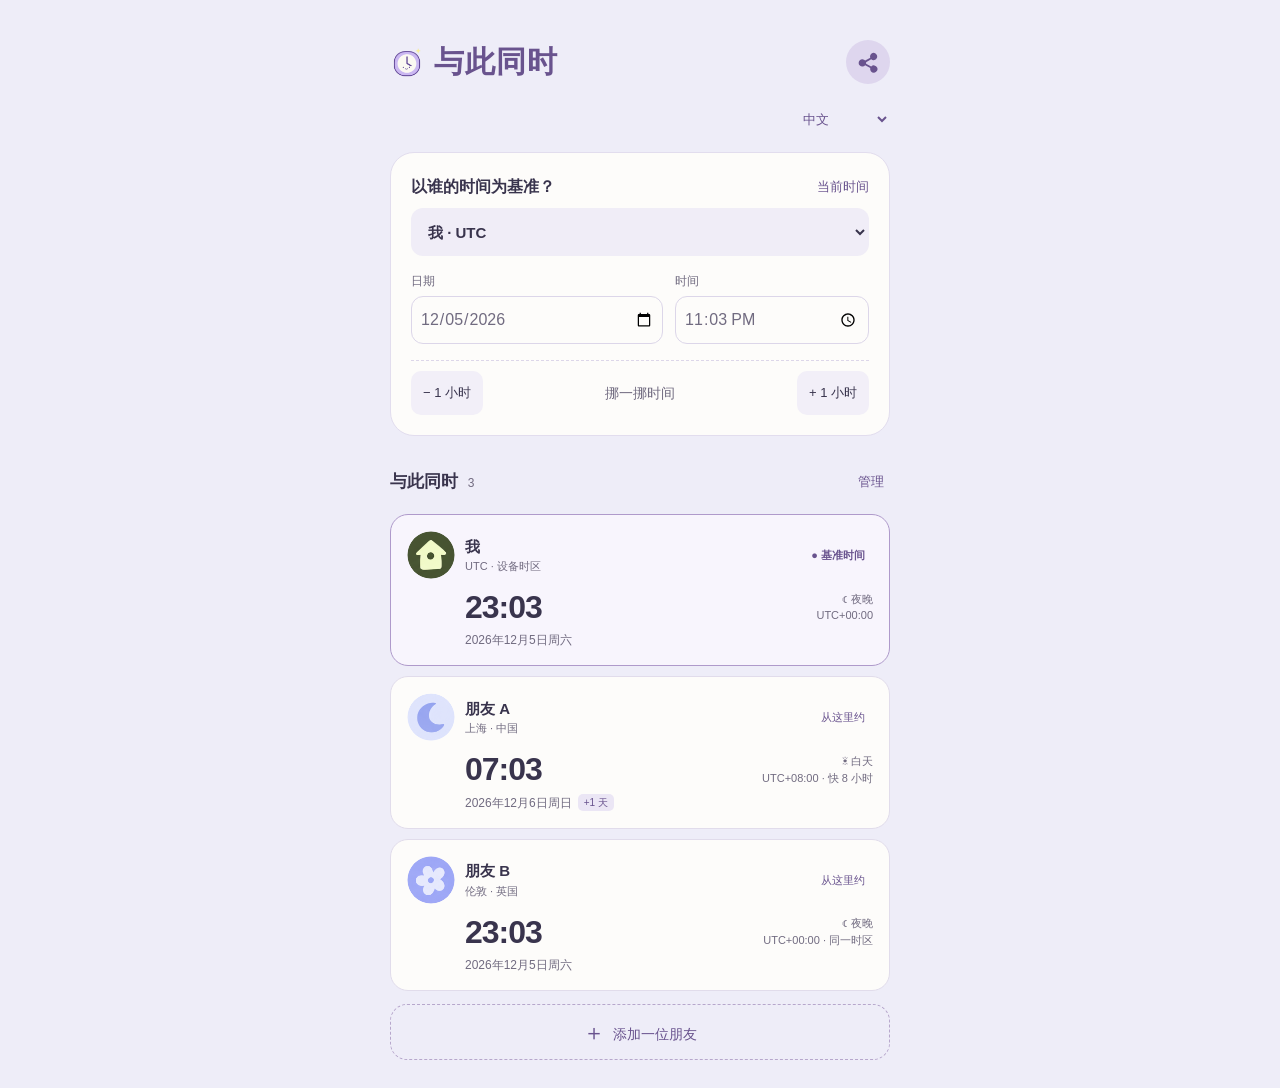
==== index.html @ 408392f7 "AtTheMoment: multilingual friend time-zone site Co-Authored-By: Claude Opus 5.5 <noreply@anthropic.c" ====
<!doctype html>
<html lang="zh-CN"><head><meta charset="utf-8"><meta name="viewport" content="width=device-width,initial-scale=1,viewport-fit=cover"><meta name="theme-color" content="#eeedf8"><meta name="description" content="与此同时 AtTheMoment：朋友之间的时区换算。"><title>与此同时 · AtTheMoment</title><link rel="icon" href="logo.png" type="image/png"><link rel="stylesheet" href="style.css"><script defer src="time.js"></script><script defer src="i18n.js"></script><script defer src="app.js"></script></head>
<body><main>
<header><a class="brand" href="./" aria-label="与此同时 AtTheMoment 首页"><img class="brand-logo" src="logo.png" alt=""><span class="brand-name">与此同时</span></a><button id="share" class="icon-button" aria-label="分享"><svg viewBox="0 0 24 24" width="22" height="22" aria-hidden="true"><path fill="currentColor" d="M18 2a4 4 0 1 1-2.52 7.1l-5.6 3.11a4 4 0 0 1 0 1.58l5.6 3.11a4 4 0 1 1-.98 1.75l-5.61-3.12a4 4 0 1 1 0-5.06l5.61-3.12A4 4 0 0 1 18 2Z"/></svg></button></header><div class="language-row"><select id="language" aria-label="Language"><option value="zh">中文</option><option value="en">English</option><option value="ja">日本語</option><option value="ko">한국어</option></select></div>
<section class="planner" aria-label="选择约定时间"><div class="section-top"><label for="source">以谁的时间为基准？</label><button class="text-button" id="now">当前时间</button></div><select id="source" aria-label="基准朋友"></select><div class="date-time"><label>日期<input id="date" type="date" min="1900-01-01" max="2100-12-31" required></label><label>时间<input id="time" type="time" required></label></div><div id="time-error" class="error" role="alert" hidden></div><div id="fold-wrap" hidden><label for="fold">这一天有两个相同的时间，请选择</label><select id="fold"></select></div><div class="nudge"><button data-step="-60" aria-label="往前一小时">− 1 小时</button><span>挪一挪时间</span><button data-step="60" aria-label="往后一小时">+ 1 小时</button></div></section>
<div class="friends-title"><h2>与此同时 <span id="count"></span></h2><button id="manage" class="text-button">管理</button></div><section id="friends" aria-label="各地对应时间"></section><button id="add" class="add-button"><span>＋</span> 添加一位朋友</button>
</main>
<dialog id="friend-dialog"><form id="friend-form"><div class="dialog-top"><h2 id="dialog-title">朋友住在哪里？</h2><button type="button" class="icon-button close" aria-label="关闭">×</button></div><fieldset class="avatar-picker"><legend class="sr-only">选择头像</legend><div id="avatars"></div></fieldset><label for="name">名字</label><input id="name" placeholder="例如：我、小鱼、游戏搭子" maxlength="80" required autocomplete="off"><label for="city">城市 & 国家</label><input id="city" placeholder="搜索城市，例如：上海 / London, UK" autocomplete="off"><p id="search-hint" class="hint" aria-live="polite">输入中英文城市名，或选一个常用城市。</p><div id="results" class="results" aria-label="城市搜索结果"></div><a class="data-credit" href="https://open-meteo.com/en/docs/geocoding-api" target="_blank" rel="noopener">Open-Meteo / GeoNames · CC BY 4.0</a><p id="chosen" class="chosen" hidden></p><details class="manual"><summary>找不到城市？手动选择时区</summary><label for="manual-city">城市 / 国家名称</label><input id="manual-city" placeholder="填写地点"><label for="zone">IANA 时区</label><select id="zone"></select><button type="button" id="use-zone" class="text-button">使用这个地点</button></details><p id="form-error" class="error" role="alert" hidden></p><button type="submit" class="primary">添加朋友</button></form></dialog>
<dialog id="share-dialog"><div class="dialog-top"><h2>把这一刻分享出去</h2><button class="icon-button close" aria-label="关闭">×</button></div><button id="share-tool" class="primary">复制工具链接</button><button id="share-plan" class="secondary">复制这次约定的链接</button><p class="hint">约定链接会包含朋友姓名、地点与时间。</p><textarea id="copy-fallback" aria-label="请长按复制链接" readonly hidden></textarea></dialog>
<dialog id="import-dialog"><h2>朋友分享了一个约定</h2><p id="import-info"></p><p class="hint">载入后会替换这台设备上原来的名单和时间。</p><button id="import-yes" class="primary">载入这次约定</button><button id="import-no" class="secondary">保留我的名单</button></dialog>
<div id="toast" role="status" class="toast" hidden></div>
</body></html>
---- style.css ----
:root{--bg:#eeedf8;--paper:#fdfcfa;--ink:#39344d;--muted:#716b80;--purple:#69538e;--line:#dcd6e9;--pink:#f4dfe4;--green:#e5ebd9}*{box-sizing:border-box}body{margin:0;background:var(--bg);color:var(--ink);font-family:'Avenir Next','Trebuchet MS','PingFang SC','Microsoft YaHei',sans-serif;font-size:15px;line-height:1.5}button,input,select,textarea{font:inherit;color:inherit}button,a,input,select,summary{-webkit-tap-highlight-color:transparent}button{cursor:pointer}button:active{transform:translateY(1px)}button:focus-visible,a:focus-visible,summary:focus-visible{outline:3px solid var(--purple);outline-offset:3px}input:focus,select:focus{outline:2px solid #a58fc3;outline-offset:2px}button{border:0}main{max-width:548px;margin:auto;padding:20px 24px max(28px,env(safe-area-inset-bottom))}header{display:flex;align-items:center;justify-content:space-between}.brand{text-decoration:none;color:var(--purple);font-weight:650;font-size:16px;letter-spacing:-.5px;display:flex;align-items:center;gap:8px}.brand-mark{font-size:32px;line-height:1}.icon-button{width:44px;height:44px;background:transparent;border:1px solid var(--line);border-radius:50%;font-size:25px;display:inline-grid;place-items:center}.intro{position:relative;display:flex;align-items:center;justify-content:space-between;padding:29px 0 27px}.tiny{font-size:12px;color:var(--muted);letter-spacing:1px}h1{font-size:39px;line-height:1.3;letter-spacing:1px;margin:10px 0 12px;font-weight:650}p{margin:8px 0}.intro p{font-size:13px;color:var(--muted)}.mascot{width:148px;height:159px;transform:rotate(8deg);margin-right:-4px}.planner{padding:20px;background:var(--paper);border:1px solid #e2ddee;border-radius:24px}.section-top{display:flex;align-items:center;justify-content:space-between;gap:8px;margin-bottom:7px}.section-top label{font-size:13px;font-weight:600}.text-button{color:var(--purple);background:transparent;min-height:44px;padding:6px;font-size:13px}.section-top .text-button{margin:-8px -6px -8px 0}input,select,textarea{width:100%;min-width:0;border:1px solid var(--line);border-radius:12px;padding:12px;background:var(--paper);font-size:16px;min-height:48px}select{padding-right:28px}#source{background:#f0edf7;border-color:transparent;font-size:15px;font-weight:600}.date-time{display:grid;grid-template-columns:1.3fr 1fr;gap:12px;margin:16px 0}.date-time label{font-size:12px;color:var(--muted)}.date-time input{display:block;margin-top:6px;font-variant-numeric:tabular-nums;padding:10px 8px}.date-time span{font-size:10px;margin-left:3px}.nudge{display:flex;align-items:center;justify-content:space-between;border-top:1px dashed var(--line);padding-top:10px;gap:5px}.nudge button{background:#f2eff8;border-radius:10px;padding:8px 12px;min-height:44px;font-size:13px}.nudge span{font-size:11px;color:var(--muted)}.friends-title{display:flex;align-items:center;justify-content:space-between;margin:24px 0 10px}h2{font-size:15px;margin:0;font-weight:650}#count{font-size:12px;color:var(--muted);margin-left:5px;font-weight:400}#friends{display:grid;gap:10px}.friend{background:var(--paper);border:1px solid #e1dceb;border-radius:18px;padding:16px;position:relative}.friend.active{border-color:#af9acb;background:#f8f5fd}.friend-top{display:flex;align-items:center;gap:10px}.avatar{flex-shrink:0;width:42px;height:42px;background:#e4dcee;border-radius:15px;display:grid;place-items:center;color:var(--purple);font-size:18px;font-weight:600}.friend:nth-child(3n+2) .avatar{background:var(--green);color:#52613f}.friend:nth-child(3n) .avatar{background:var(--pink);color:#925b6b}.person{min-width:0;flex:1}.name{font-size:15px;font-weight:600;overflow-wrap:anywhere}.city{font-size:11px;color:var(--muted);overflow-wrap:anywhere}.source-button{flex-shrink:0;font-size:11px;color:var(--purple);min-height:44px;background:transparent;padding:6px 8px;border-radius:10px}.source-button[aria-pressed=true]{font-weight:600}.clockline{display:flex;align-items:center;justify-content:space-between;gap:10px;margin:9px 0 0 52px}.clock{font-size:32px;letter-spacing:-1px;line-height:1.2;font-variant-numeric:tabular-nums;font-weight:550}.day-state{font-size:11px;color:var(--muted);text-align:right}.date-label{font-size:12px;color:var(--muted);margin:5px 0 0 52px;display:flex;align-items:center;flex-wrap:wrap;gap:6px}.day-diff{background:#ebe6f5;color:var(--purple);padding:1px 6px;border-radius:5px;font-size:10px}.management{display:flex;justify-content:flex-end;border-top:1px dashed var(--line);margin-top:10px;padding-top:5px;gap:14px}.delete{color:#9e4257}.add-button{width:100%;border:1px dashed #b7a7cc;border-radius:17px;min-height:56px;margin-top:13px;background:transparent;color:var(--purple);font-size:14px}.add-button span{font-size:22px;vertical-align:-1px;margin-right:4px}footer{font-size:11px;color:var(--muted);text-align:center;margin-top:26px}footer p{margin:5px 0}.status-dot{display:inline-block;width:6px;height:6px;background:#849369;border-radius:50%;vertical-align:1px;margin-right:4px}details{text-align:left}footer details{margin:18px 0 0;padding-top:12px;border-top:1px solid var(--line)}summary{cursor:pointer;min-height:35px;padding:6px 0}footer details p{line-height:1.8}a{color:var(--purple)}dialog{border:1px solid var(--line);border-radius:26px;padding:24px;background:var(--paper);color:var(--ink);width:min(440px,calc(100% - 24px));max-height:88dvh;overflow-y:auto;box-shadow:0 20px 80px #39344d26}dialog::backdrop{background:#39344d55;backdrop-filter:blur(4px)}.dialog-top{display:flex;align-items:center;justify-content:space-between;gap:12px;margin-bottom:16px}.dialog-top h2,dialog>h2{font-size:20px}dialog label{display:block;font-size:13px;margin:15px 0 6px}dialog .primary{margin-top:20px}.hint{font-size:12px;color:var(--muted);line-height:1.7}.primary,.secondary{display:block;width:100%;padding:14px;border-radius:14px;min-height:50px;font-weight:600}.primary{background:var(--purple);color:white}.secondary{border:1px solid var(--line);background:transparent;margin-top:10px}.results{display:grid;gap:5px;max-height:240px;overflow-y:auto;margin-top:8px}.result{padding:10px 12px;border-radius:10px;text-align:left;background:#f0edf7;min-height:50px}.result span{display:block;font-size:11px;color:var(--muted)}.chosen{background:var(--green);color:#52613f;padding:12px;border-radius:12px;font-size:13px}.manual{font-size:12px;margin-top:15px}.error{font-size:12px;color:#a22e49;background:#fbe7ed;padding:10px;border-radius:10px;margin-top:10px}#fold-wrap{font-size:12px;margin-bottom:10px}#fold{margin-top:6px;font-size:13px}.toast{position:fixed;bottom:max(24px,env(safe-area-inset-bottom));left:50%;transform:translateX(-50%);background:var(--ink);color:white;border-radius:14px;padding:12px 20px;max-width:90%;width:max-content;font-size:13px;box-shadow:0 5px 25px #39344d22;z-index:5}.empty{text-align:center;padding:24px;color:var(--muted);font-size:14px}#copy-fallback{margin-top:15px;height:110px;font-size:12px}[hidden]{display:none!important}@media(min-width:760px){main{padding-top:36px}.intro{padding-top:38px;padding-bottom:34px}h1{font-size:44px}.mascot{width:165px;height:180px}}@media(max-width:360px){main{padding:15px}.intro .tiny{font-size:11px}h1{font-size:34px}.mascot{width:120px}.planner{padding:16px}.clockline,.date-label{margin-left:0}.clock{font-size:30px}}@media(prefers-reduced-motion:no-preference){button{transition:background .15s,transform .15s}dialog[open]{animation:appear .18s ease-out}@keyframes appear{from{opacity:0;transform:translateY(8px)}to{opacity:1;transform:translateY(0)}}}
h1{white-space:nowrap}@media(max-width:759px){.mascot{width:124px;flex-shrink:0}}@media(max-width:360px){.mascot{width:105px}}
.friend.invalid .day-state,.friend.invalid .date-label{visibility:hidden}
/* AtTheMoment: compact, tool-first header and supplied profile artwork. */
header{margin-bottom:24px;padding:4px 0}.brand{gap:9px}.brand-logo{width:50px;height:54px;object-fit:contain;transform:rotate(-5deg)}.brand-name{font-size:20px;letter-spacing:-.8px;font-weight:650}.section-top label{font-size:16px}.nudge span{font-size:14px}.friends-title h2{font-size:17px}.avatar,.friend:nth-child(3n+2) .avatar,.friend:nth-child(3n) .avatar{width:48px;height:48px;background:transparent;border-radius:50%;overflow:hidden}.avatar img{display:block;width:72px;height:72px;max-width:none;object-fit:contain}.avatar{display:flex;justify-content:center;align-items:center}.clockline,.date-label{margin-left:58px}.avatar-picker{padding:0;border:0;margin:0 0 12px;min-width:0}#avatars{display:grid;grid-template-columns:repeat(6,minmax(0,1fr));gap:4px}.avatar-choice{padding:0;min-width:0;width:100%;height:48px;display:flex;align-items:center;justify-content:center;overflow:hidden;border:2px solid transparent;border-radius:50%;background:transparent}.avatar-choice[aria-pressed=true]{border-color:var(--purple);background:#f0edf7}.avatar-choice img{width:60px;height:60px;max-width:none;object-fit:contain}.data-credit{display:inline-block;font-size:10px;color:var(--muted);margin-top:8px}.sr-only{position:absolute;width:1px;height:1px;padding:0;margin:-1px;overflow:hidden;clip:rect(0,0,0,0);white-space:nowrap;border:0}@media(max-width:360px){main{padding:16px}.brand-name{font-size:19px}.nudge span{font-size:13px}.nudge button{padding:8px}.clockline,.date-label{margin-left:0}.avatar-choice{height:44px}}
/* Shared circular image library. */
#avatars{grid-template-columns:repeat(6,minmax(0,1fr));gap:6px;justify-items:center;max-height:224px;overflow-y:auto;padding:4px;overscroll-behavior:contain}
.avatar-choice{width:100%;max-width:52px;height:auto;aspect-ratio:1;min-height:0;flex-shrink:0;border-radius:50%;padding:3px;background:transparent}
.avatar-choice[aria-pressed=true]{background:transparent}
.avatar-art{display:block;width:100%;aspect-ratio:1;border-radius:50%;overflow:hidden;flex-shrink:0}
.avatar-choice .avatar-art img{display:block;width:100%;height:100%;object-fit:contain;transform:none;flex-shrink:0}
.avatar,.friend:nth-child(3n+2) .avatar,.friend:nth-child(3n) .avatar{aspect-ratio:1;flex:0 0 48px;clip-path:circle(50%);border-radius:50%;background:transparent}
.avatar img{width:100%;height:100%;object-fit:contain;transform:none}
.brand-logo{width:32px;height:32px;transform:none}.brand-name{font-size:30px;line-height:32px;letter-spacing:1px}.brand{gap:10px}
#share{color:var(--purple);border:0;background:#ded6ee}#share svg{display:block}
@media(max-width:360px){#avatars{grid-template-columns:repeat(5,minmax(0,1fr))}.brand-name{font-size:28px}}
.language-row{display:flex;justify-content:flex-end;margin:-12px 0 14px}.language-row select{width:auto;min-height:38px;padding:6px 28px 6px 10px;border:0;background:transparent;color:var(--purple);font-size:13px}html:not([lang="zh-CN"]) .brand-name{font-size:23px;letter-spacing:-.7px}html:not([lang="zh-CN"]) .source-button{max-width:104px}html:not([lang="zh-CN"]) .section-top label{font-size:14px}html:not([lang="zh-CN"]) .day-state{max-width:145px}.section-top .text-button{flex-shrink:0}.brand-logo{width:34px;height:34px}html[lang="ko-KR"] .source-button{font-size:11px}@media(max-width:360px){html:not([lang="zh-CN"]) .brand-name{font-size:20px}.section-top label{font-size:14px}.date-time{grid-template-columns:1.1fr 1fr}}
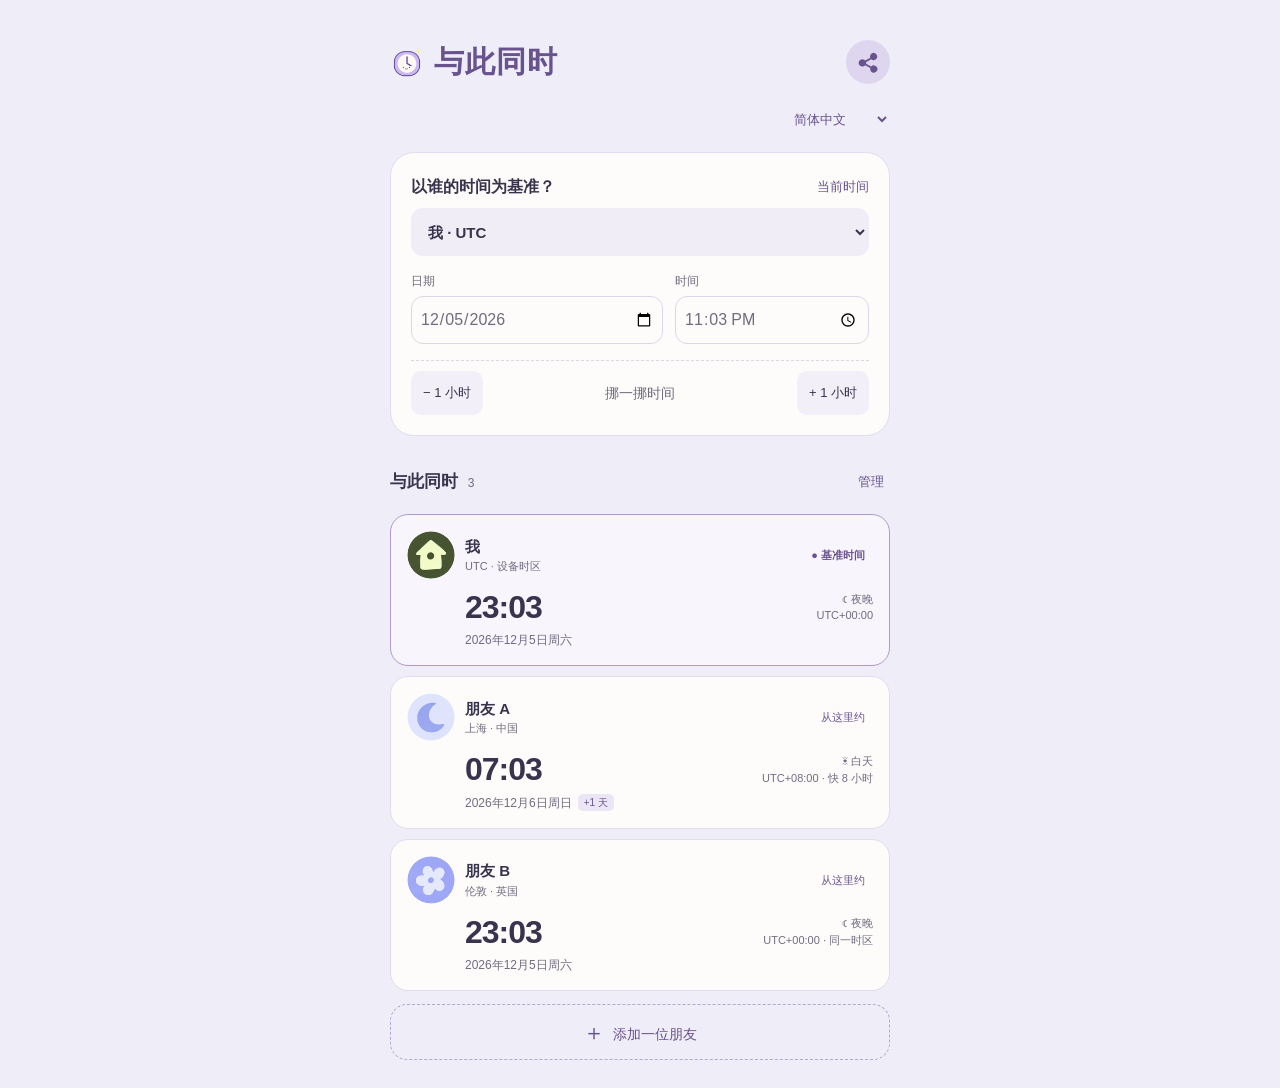
==== commit f7f6b694: "Add Traditional Chinese, in-page language switch, 117 offline cities, Chrome 61 compat, 小红书 build - " ====
--- a/index.html
+++ b/index.html
@@ -1,12 +1,12 @@
 <!doctype html>
-<html lang="zh-CN"><head><meta charset="utf-8"><meta name="viewport" content="width=device-width,initial-scale=1,viewport-fit=cover"><meta name="theme-color" content="#eeedf8"><meta name="description" content="与此同时 AtTheMoment：朋友之间的时区换算。"><title>与此同时 · AtTheMoment</title><link rel="icon" href="logo.png" type="image/png"><link rel="stylesheet" href="style.css"><script defer src="time.js"></script><script defer src="i18n.js"></script><script defer src="app.js"></script></head>
+<html lang="zh-CN"><head><meta charset="utf-8"><meta name="viewport" content="width=device-width,initial-scale=1,viewport-fit=cover"><meta name="theme-color" content="#eeedf8"><meta name="description" content="与此同时 AtTheMoment：朋友之间的时区换算。"><title>与此同时 · AtTheMoment</title><link rel="icon" href="assets/logo.png" type="image/png"><link rel="stylesheet" href="style.css"><script defer src="time.js"></script><script defer src="i18n.js"></script><script defer src="app.js"></script></head>
 <body><main>
-<header><a class="brand" href="./" aria-label="与此同时 AtTheMoment 首页"><img class="brand-logo" src="logo.png" alt=""><span class="brand-name">与此同时</span></a><button id="share" class="icon-button" aria-label="分享"><svg viewBox="0 0 24 24" width="22" height="22" aria-hidden="true"><path fill="currentColor" d="M18 2a4 4 0 1 1-2.52 7.1l-5.6 3.11a4 4 0 0 1 0 1.58l5.6 3.11a4 4 0 1 1-.98 1.75l-5.61-3.12a4 4 0 1 1 0-5.06l5.61-3.12A4 4 0 0 1 18 2Z"/></svg></button></header><div class="language-row"><select id="language" aria-label="Language"><option value="zh">中文</option><option value="en">English</option><option value="ja">日本語</option><option value="ko">한국어</option></select></div>
+<header><div class="brand"><img class="brand-logo" src="assets/logo.png" alt=""><span class="brand-name">与此同时</span></div><!--web-only--><button id="share" class="icon-button" aria-label="分享"><svg viewBox="0 0 24 24" width="22" height="22" aria-hidden="true"><path fill="currentColor" d="M18 2a4 4 0 1 1-2.52 7.1l-5.6 3.11a4 4 0 0 1 0 1.58l5.6 3.11a4 4 0 1 1-.98 1.75l-5.61-3.12a4 4 0 1 1 0-5.06l5.61-3.12A4 4 0 0 1 18 2Z"/></svg></button><!--/web-only--></header><div class="language-row"><select id="language" aria-label="Language"><option value="zh">简体中文</option><option value="zh-Hant">繁體中文</option><option value="en">English</option><option value="ja">日本語</option><option value="ko">한국어</option></select></div>
 <section class="planner" aria-label="选择约定时间"><div class="section-top"><label for="source">以谁的时间为基准？</label><button class="text-button" id="now">当前时间</button></div><select id="source" aria-label="基准朋友"></select><div class="date-time"><label>日期<input id="date" type="date" min="1900-01-01" max="2100-12-31" required></label><label>时间<input id="time" type="time" required></label></div><div id="time-error" class="error" role="alert" hidden></div><div id="fold-wrap" hidden><label for="fold">这一天有两个相同的时间，请选择</label><select id="fold"></select></div><div class="nudge"><button data-step="-60" aria-label="往前一小时">− 1 小时</button><span>挪一挪时间</span><button data-step="60" aria-label="往后一小时">+ 1 小时</button></div></section>
 <div class="friends-title"><h2>与此同时 <span id="count"></span></h2><button id="manage" class="text-button">管理</button></div><section id="friends" aria-label="各地对应时间"></section><button id="add" class="add-button"><span>＋</span> 添加一位朋友</button>
 </main>
-<dialog id="friend-dialog"><form id="friend-form"><div class="dialog-top"><h2 id="dialog-title">朋友住在哪里？</h2><button type="button" class="icon-button close" aria-label="关闭">×</button></div><fieldset class="avatar-picker"><legend class="sr-only">选择头像</legend><div id="avatars"></div></fieldset><label for="name">名字</label><input id="name" placeholder="例如：我、小鱼、游戏搭子" maxlength="80" required autocomplete="off"><label for="city">城市 & 国家</label><input id="city" placeholder="搜索城市，例如：上海 / London, UK" autocomplete="off"><p id="search-hint" class="hint" aria-live="polite">输入中英文城市名，或选一个常用城市。</p><div id="results" class="results" aria-label="城市搜索结果"></div><a class="data-credit" href="https://open-meteo.com/en/docs/geocoding-api" target="_blank" rel="noopener">Open-Meteo / GeoNames · CC BY 4.0</a><p id="chosen" class="chosen" hidden></p><details class="manual"><summary>找不到城市？手动选择时区</summary><label for="manual-city">城市 / 国家名称</label><input id="manual-city" placeholder="填写地点"><label for="zone">IANA 时区</label><select id="zone"></select><button type="button" id="use-zone" class="text-button">使用这个地点</button></details><p id="form-error" class="error" role="alert" hidden></p><button type="submit" class="primary">添加朋友</button></form></dialog>
-<dialog id="share-dialog"><div class="dialog-top"><h2>把这一刻分享出去</h2><button class="icon-button close" aria-label="关闭">×</button></div><button id="share-tool" class="primary">复制工具链接</button><button id="share-plan" class="secondary">复制这次约定的链接</button><p class="hint">约定链接会包含朋友姓名、地点与时间。</p><textarea id="copy-fallback" aria-label="请长按复制链接" readonly hidden></textarea></dialog>
-<dialog id="import-dialog"><h2>朋友分享了一个约定</h2><p id="import-info"></p><p class="hint">载入后会替换这台设备上原来的名单和时间。</p><button id="import-yes" class="primary">载入这次约定</button><button id="import-no" class="secondary">保留我的名单</button></dialog>
+<dialog id="friend-dialog"><form id="friend-form"><div class="dialog-top"><h2 id="dialog-title">朋友住在哪里？</h2><button type="button" class="icon-button close" aria-label="关闭">×</button></div><fieldset class="avatar-picker"><legend class="sr-only">选择头像</legend><div id="avatars"></div></fieldset><label for="name">名字</label><input id="name" placeholder="例如：我、小鱼、游戏搭子" maxlength="80" required autocomplete="off"><label for="city">城市 & 国家</label><input id="city" placeholder="搜索城市，例如：上海 / London, UK" autocomplete="off"><p id="search-hint" class="hint" aria-live="polite">输入中英文城市名，或选一个常用城市。</p><div id="results" class="results" aria-label="城市搜索结果"></div><!--web-only--><a class="data-credit" href="https://open-meteo.com/en/docs/geocoding-api" target="_blank" rel="noopener">Open-Meteo / GeoNames · CC BY 4.0</a><!--/web-only--><p id="chosen" class="chosen" hidden></p><details class="manual"><summary>找不到城市？手动选择时区</summary><label for="manual-city">城市 / 国家名称</label><input id="manual-city" placeholder="填写地点"><label for="zone">IANA 时区</label><select id="zone"></select><button type="button" id="use-zone" class="text-button">使用这个地点</button></details><p id="form-error" class="error" role="alert" hidden></p><button type="submit" class="primary">添加朋友</button></form></dialog>
+<!--web-only--><dialog id="share-dialog"><div class="dialog-top"><h2>把这一刻分享出去</h2><button class="icon-button close" aria-label="关闭">×</button></div><button id="share-tool" class="primary">复制工具链接</button><button id="share-plan" class="secondary">复制这次约定的链接</button><p class="hint">约定链接会包含朋友姓名、地点与时间。</p><textarea id="copy-fallback" aria-label="请长按复制链接" readonly hidden></textarea></dialog><!--/web-only-->
+<!--web-only--><dialog id="import-dialog"><h2>朋友分享了一个约定</h2><p id="import-info"></p><p class="hint">载入后会替换这台设备上原来的名单和时间。</p><button id="import-yes" class="primary">载入这次约定</button><button id="import-no" class="secondary">保留我的名单</button></dialog><!--/web-only-->
 <div id="toast" role="status" class="toast" hidden></div>
 </body></html>
--- a/style.css
+++ b/style.css
@@ -1,17 +1,20 @@
-:root{--bg:#eeedf8;--paper:#fdfcfa;--ink:#39344d;--muted:#716b80;--purple:#69538e;--line:#dcd6e9;--pink:#f4dfe4;--green:#e5ebd9}*{box-sizing:border-box}body{margin:0;background:var(--bg);color:var(--ink);font-family:'Avenir Next','Trebuchet MS','PingFang SC','Microsoft YaHei',sans-serif;font-size:15px;line-height:1.5}button,input,select,textarea{font:inherit;color:inherit}button,a,input,select,summary{-webkit-tap-highlight-color:transparent}button{cursor:pointer}button:active{transform:translateY(1px)}button:focus-visible,a:focus-visible,summary:focus-visible{outline:3px solid var(--purple);outline-offset:3px}input:focus,select:focus{outline:2px solid #a58fc3;outline-offset:2px}button{border:0}main{max-width:548px;margin:auto;padding:20px 24px max(28px,env(safe-area-inset-bottom))}header{display:flex;align-items:center;justify-content:space-between}.brand{text-decoration:none;color:var(--purple);font-weight:650;font-size:16px;letter-spacing:-.5px;display:flex;align-items:center;gap:8px}.brand-mark{font-size:32px;line-height:1}.icon-button{width:44px;height:44px;background:transparent;border:1px solid var(--line);border-radius:50%;font-size:25px;display:inline-grid;place-items:center}.intro{position:relative;display:flex;align-items:center;justify-content:space-between;padding:29px 0 27px}.tiny{font-size:12px;color:var(--muted);letter-spacing:1px}h1{font-size:39px;line-height:1.3;letter-spacing:1px;margin:10px 0 12px;font-weight:650}p{margin:8px 0}.intro p{font-size:13px;color:var(--muted)}.mascot{width:148px;height:159px;transform:rotate(8deg);margin-right:-4px}.planner{padding:20px;background:var(--paper);border:1px solid #e2ddee;border-radius:24px}.section-top{display:flex;align-items:center;justify-content:space-between;gap:8px;margin-bottom:7px}.section-top label{font-size:13px;font-weight:600}.text-button{color:var(--purple);background:transparent;min-height:44px;padding:6px;font-size:13px}.section-top .text-button{margin:-8px -6px -8px 0}input,select,textarea{width:100%;min-width:0;border:1px solid var(--line);border-radius:12px;padding:12px;background:var(--paper);font-size:16px;min-height:48px}select{padding-right:28px}#source{background:#f0edf7;border-color:transparent;font-size:15px;font-weight:600}.date-time{display:grid;grid-template-columns:1.3fr 1fr;gap:12px;margin:16px 0}.date-time label{font-size:12px;color:var(--muted)}.date-time input{display:block;margin-top:6px;font-variant-numeric:tabular-nums;padding:10px 8px}.date-time span{font-size:10px;margin-left:3px}.nudge{display:flex;align-items:center;justify-content:space-between;border-top:1px dashed var(--line);padding-top:10px;gap:5px}.nudge button{background:#f2eff8;border-radius:10px;padding:8px 12px;min-height:44px;font-size:13px}.nudge span{font-size:11px;color:var(--muted)}.friends-title{display:flex;align-items:center;justify-content:space-between;margin:24px 0 10px}h2{font-size:15px;margin:0;font-weight:650}#count{font-size:12px;color:var(--muted);margin-left:5px;font-weight:400}#friends{display:grid;gap:10px}.friend{background:var(--paper);border:1px solid #e1dceb;border-radius:18px;padding:16px;position:relative}.friend.active{border-color:#af9acb;background:#f8f5fd}.friend-top{display:flex;align-items:center;gap:10px}.avatar{flex-shrink:0;width:42px;height:42px;background:#e4dcee;border-radius:15px;display:grid;place-items:center;color:var(--purple);font-size:18px;font-weight:600}.friend:nth-child(3n+2) .avatar{background:var(--green);color:#52613f}.friend:nth-child(3n) .avatar{background:var(--pink);color:#925b6b}.person{min-width:0;flex:1}.name{font-size:15px;font-weight:600;overflow-wrap:anywhere}.city{font-size:11px;color:var(--muted);overflow-wrap:anywhere}.source-button{flex-shrink:0;font-size:11px;color:var(--purple);min-height:44px;background:transparent;padding:6px 8px;border-radius:10px}.source-button[aria-pressed=true]{font-weight:600}.clockline{display:flex;align-items:center;justify-content:space-between;gap:10px;margin:9px 0 0 52px}.clock{font-size:32px;letter-spacing:-1px;line-height:1.2;font-variant-numeric:tabular-nums;font-weight:550}.day-state{font-size:11px;color:var(--muted);text-align:right}.date-label{font-size:12px;color:var(--muted);margin:5px 0 0 52px;display:flex;align-items:center;flex-wrap:wrap;gap:6px}.day-diff{background:#ebe6f5;color:var(--purple);padding:1px 6px;border-radius:5px;font-size:10px}.management{display:flex;justify-content:flex-end;border-top:1px dashed var(--line);margin-top:10px;padding-top:5px;gap:14px}.delete{color:#9e4257}.add-button{width:100%;border:1px dashed #b7a7cc;border-radius:17px;min-height:56px;margin-top:13px;background:transparent;color:var(--purple);font-size:14px}.add-button span{font-size:22px;vertical-align:-1px;margin-right:4px}footer{font-size:11px;color:var(--muted);text-align:center;margin-top:26px}footer p{margin:5px 0}.status-dot{display:inline-block;width:6px;height:6px;background:#849369;border-radius:50%;vertical-align:1px;margin-right:4px}details{text-align:left}footer details{margin:18px 0 0;padding-top:12px;border-top:1px solid var(--line)}summary{cursor:pointer;min-height:35px;padding:6px 0}footer details p{line-height:1.8}a{color:var(--purple)}dialog{border:1px solid var(--line);border-radius:26px;padding:24px;background:var(--paper);color:var(--ink);width:min(440px,calc(100% - 24px));max-height:88dvh;overflow-y:auto;box-shadow:0 20px 80px #39344d26}dialog::backdrop{background:#39344d55;backdrop-filter:blur(4px)}.dialog-top{display:flex;align-items:center;justify-content:space-between;gap:12px;margin-bottom:16px}.dialog-top h2,dialog>h2{font-size:20px}dialog label{display:block;font-size:13px;margin:15px 0 6px}dialog .primary{margin-top:20px}.hint{font-size:12px;color:var(--muted);line-height:1.7}.primary,.secondary{display:block;width:100%;padding:14px;border-radius:14px;min-height:50px;font-weight:600}.primary{background:var(--purple);color:white}.secondary{border:1px solid var(--line);background:transparent;margin-top:10px}.results{display:grid;gap:5px;max-height:240px;overflow-y:auto;margin-top:8px}.result{padding:10px 12px;border-radius:10px;text-align:left;background:#f0edf7;min-height:50px}.result span{display:block;font-size:11px;color:var(--muted)}.chosen{background:var(--green);color:#52613f;padding:12px;border-radius:12px;font-size:13px}.manual{font-size:12px;margin-top:15px}.error{font-size:12px;color:#a22e49;background:#fbe7ed;padding:10px;border-radius:10px;margin-top:10px}#fold-wrap{font-size:12px;margin-bottom:10px}#fold{margin-top:6px;font-size:13px}.toast{position:fixed;bottom:max(24px,env(safe-area-inset-bottom));left:50%;transform:translateX(-50%);background:var(--ink);color:white;border-radius:14px;padding:12px 20px;max-width:90%;width:max-content;font-size:13px;box-shadow:0 5px 25px #39344d22;z-index:5}.empty{text-align:center;padding:24px;color:var(--muted);font-size:14px}#copy-fallback{margin-top:15px;height:110px;font-size:12px}[hidden]{display:none!important}@media(min-width:760px){main{padding-top:36px}.intro{padding-top:38px;padding-bottom:34px}h1{font-size:44px}.mascot{width:165px;height:180px}}@media(max-width:360px){main{padding:15px}.intro .tiny{font-size:11px}h1{font-size:34px}.mascot{width:120px}.planner{padding:16px}.clockline,.date-label{margin-left:0}.clock{font-size:30px}}@media(prefers-reduced-motion:no-preference){button{transition:background .15s,transform .15s}dialog[open]{animation:appear .18s ease-out}@keyframes appear{from{opacity:0;transform:translateY(8px)}to{opacity:1;transform:translateY(0)}}}
+:root{--bg:#eeedf8;--paper:#fdfcfa;--ink:#39344d;--muted:#716b80;--purple:#69538e;--line:#dcd6e9;--pink:#f4dfe4;--green:#e5ebd9}*{box-sizing:border-box}body{margin:0;background:var(--bg);color:var(--ink);font-family:'Avenir Next','Trebuchet MS','PingFang SC','Microsoft YaHei',sans-serif;font-size:15px;line-height:1.5}button,input,select,textarea{font:inherit;color:inherit}button,a,input,select,summary{-webkit-tap-highlight-color:transparent}button{cursor:pointer}button:active{transform:translateY(1px)}button:focus-visible,a:focus-visible,summary:focus-visible{outline:3px solid var(--purple);outline-offset:3px}input:focus,select:focus{outline:2px solid #a58fc3;outline-offset:2px}button{border:0}main{max-width:548px;margin:auto;padding:20px 24px 28px}@supports (padding:max(0px)){main{padding-bottom:max(28px,var(--safe-area-inset-bottom,env(safe-area-inset-bottom,0px)))}}header{display:flex;align-items:center;justify-content:space-between}.brand{text-decoration:none;color:var(--purple);font-weight:650;font-size:16px;letter-spacing:-.5px;display:flex;align-items:center;}.brand-mark{font-size:32px;line-height:1}.icon-button{width:44px;height:44px;background:transparent;border:1px solid var(--line);border-radius:50%;font-size:25px;display:inline-grid;place-items:center}.intro{position:relative;display:flex;align-items:center;justify-content:space-between;padding:29px 0 27px}.tiny{font-size:12px;color:var(--muted);letter-spacing:1px}h1{font-size:39px;line-height:1.3;letter-spacing:1px;margin:10px 0 12px;font-weight:650}p{margin:8px 0}.intro p{font-size:13px;color:var(--muted)}.mascot{width:148px;height:159px;transform:rotate(8deg);margin-right:-4px}.planner{padding:20px;background:var(--paper);border:1px solid #e2ddee;border-radius:24px}.section-top{display:flex;align-items:center;justify-content:space-between;margin-bottom:7px}.section-top label{font-size:13px;font-weight:600}.text-button{color:var(--purple);background:transparent;min-height:44px;padding:6px;font-size:13px}.section-top .text-button{margin:-8px -6px -8px 0}input,select,textarea{width:100%;min-width:0;border:1px solid var(--line);border-radius:12px;padding:12px;background:var(--paper);font-size:16px;min-height:48px}select{padding-right:28px}#source{background:#f0edf7;border-color:transparent;font-size:15px;font-weight:600}.date-time{display:grid;grid-template-columns:1.3fr 1fr;grid-gap:12px;gap:12px;margin:16px 0}.date-time label{font-size:12px;color:var(--muted)}.date-time input{display:block;margin-top:6px;font-variant-numeric:tabular-nums;padding:10px 8px}.date-time span{font-size:10px;margin-left:3px}.nudge{display:flex;align-items:center;justify-content:space-between;border-top:1px dashed var(--line);padding-top:10px;}.nudge button{background:#f2eff8;border-radius:10px;padding:8px 12px;min-height:44px;font-size:13px}.nudge span{font-size:11px;color:var(--muted)}.friends-title{display:flex;align-items:center;justify-content:space-between;margin:24px 0 10px}h2{font-size:15px;margin:0;font-weight:650}#count{font-size:12px;color:var(--muted);margin-left:5px;font-weight:400}#friends{display:grid;grid-gap:10px;gap:10px}.friend{background:var(--paper);border:1px solid #e1dceb;border-radius:18px;padding:16px;position:relative}.friend.active{border-color:#af9acb;background:#f8f5fd}.friend-top{display:flex;align-items:center;}.avatar{flex-shrink:0;width:42px;height:42px;background:#e4dcee;border-radius:15px;display:grid;place-items:center;color:var(--purple);font-size:18px;font-weight:600}.friend:nth-child(3n+2) .avatar{background:var(--green);color:#52613f}.friend:nth-child(3n) .avatar{background:var(--pink);color:#925b6b}.person{min-width:0;flex:1}.name{font-size:15px;font-weight:600;word-wrap:break-word;word-break:break-word;overflow-wrap:anywhere}.city{font-size:11px;color:var(--muted);word-wrap:break-word;word-break:break-word;overflow-wrap:anywhere}.source-button{flex-shrink:0;font-size:11px;color:var(--purple);min-height:44px;background:transparent;padding:6px 8px;border-radius:10px}.source-button[aria-pressed=true]{font-weight:600}.clockline{display:flex;align-items:center;justify-content:space-between;margin:9px 0 0 52px}.clock{font-size:32px;letter-spacing:-1px;line-height:1.2;font-variant-numeric:tabular-nums;font-weight:550}.day-state{font-size:11px;color:var(--muted);text-align:right}.date-label{font-size:12px;color:var(--muted);margin:5px 0 0 52px;display:flex;align-items:center;flex-wrap:wrap;}.day-diff{background:#ebe6f5;color:var(--purple);padding:1px 6px;border-radius:5px;font-size:10px}.management{display:flex;justify-content:flex-end;border-top:1px dashed var(--line);margin-top:10px;padding-top:5px;}.delete{color:#9e4257}.add-button{width:100%;border:1px dashed #b7a7cc;border-radius:17px;min-height:56px;margin-top:13px;background:transparent;color:var(--purple);font-size:14px}.add-button span{font-size:22px;vertical-align:-1px;margin-right:4px}footer{font-size:11px;color:var(--muted);text-align:center;margin-top:26px}footer p{margin:5px 0}.status-dot{display:inline-block;width:6px;height:6px;background:#849369;border-radius:50%;vertical-align:1px;margin-right:4px}details{text-align:left}footer details{margin:18px 0 0;padding-top:12px;border-top:1px solid var(--line)}summary{cursor:pointer;min-height:35px;padding:6px 0}footer details p{line-height:1.8}a{color:var(--purple)}dialog{border:1px solid var(--line);border-radius:26px;padding:24px;background:var(--paper);color:var(--ink);width:calc(100% - 24px);max-width:440px;max-height:88vh;overflow-y:auto;box-shadow:0 20px 80px #39344d26}dialog::backdrop{background:#39344d55;-webkit-backdrop-filter:blur(4px);backdrop-filter:blur(4px)}.dialog-top{display:flex;align-items:center;justify-content:space-between;margin-bottom:16px}.dialog-top h2,dialog>h2{font-size:20px}dialog label{display:block;font-size:13px;margin:15px 0 6px}dialog .primary{margin-top:20px}.hint{font-size:12px;color:var(--muted);line-height:1.7}.primary,.secondary{display:block;width:100%;padding:14px;border-radius:14px;min-height:50px;font-weight:600}.primary{background:var(--purple);color:white}.secondary{border:1px solid var(--line);background:transparent;margin-top:10px}.results{display:grid;grid-gap:5px;gap:5px;max-height:240px;overflow-y:auto;margin-top:8px}.result{padding:10px 12px;border-radius:10px;text-align:left;background:#f0edf7;min-height:50px}.result span{display:block;font-size:11px;color:var(--muted)}.chosen{background:var(--green);color:#52613f;padding:12px;border-radius:12px;font-size:13px}.manual{font-size:12px;margin-top:15px}.error{font-size:12px;color:#a22e49;background:#fbe7ed;padding:10px;border-radius:10px;margin-top:10px}#fold-wrap{font-size:12px;margin-bottom:10px}#fold{margin-top:6px;font-size:13px}.toast{position:fixed;bottom:24px;left:50%;transform:translateX(-50%);background:var(--ink);color:white;border-radius:14px;padding:12px 20px;max-width:90%;width:max-content;font-size:13px;box-shadow:0 5px 25px #39344d22;z-index:5}.empty{text-align:center;padding:24px;color:var(--muted);font-size:14px}#copy-fallback{margin-top:15px;height:110px;font-size:12px}[hidden]{display:none!important}@media(min-width:760px){main{padding-top:36px}.intro{padding-top:38px;padding-bottom:34px}h1{font-size:44px}.mascot{width:165px;height:180px}}@media(max-width:360px){main{padding:15px}.intro .tiny{font-size:11px}h1{font-size:34px}.mascot{width:120px}.planner{padding:16px}.clockline,.date-label{margin-left:0}.clock{font-size:30px}}@media(prefers-reduced-motion:no-preference){button{transition:background .15s,transform .15s}dialog[open]{animation:appear .18s ease-out}@keyframes appear{from{opacity:0;transform:translateY(8px)}to{opacity:1;transform:translateY(0)}}}
 h1{white-space:nowrap}@media(max-width:759px){.mascot{width:124px;flex-shrink:0}}@media(max-width:360px){.mascot{width:105px}}
 .friend.invalid .day-state,.friend.invalid .date-label{visibility:hidden}
 /* AtTheMoment: compact, tool-first header and supplied profile artwork. */
-header{margin-bottom:24px;padding:4px 0}.brand{gap:9px}.brand-logo{width:50px;height:54px;object-fit:contain;transform:rotate(-5deg)}.brand-name{font-size:20px;letter-spacing:-.8px;font-weight:650}.section-top label{font-size:16px}.nudge span{font-size:14px}.friends-title h2{font-size:17px}.avatar,.friend:nth-child(3n+2) .avatar,.friend:nth-child(3n) .avatar{width:48px;height:48px;background:transparent;border-radius:50%;overflow:hidden}.avatar img{display:block;width:72px;height:72px;max-width:none;object-fit:contain}.avatar{display:flex;justify-content:center;align-items:center}.clockline,.date-label{margin-left:58px}.avatar-picker{padding:0;border:0;margin:0 0 12px;min-width:0}#avatars{display:grid;grid-template-columns:repeat(6,minmax(0,1fr));gap:4px}.avatar-choice{padding:0;min-width:0;width:100%;height:48px;display:flex;align-items:center;justify-content:center;overflow:hidden;border:2px solid transparent;border-radius:50%;background:transparent}.avatar-choice[aria-pressed=true]{border-color:var(--purple);background:#f0edf7}.avatar-choice img{width:60px;height:60px;max-width:none;object-fit:contain}.data-credit{display:inline-block;font-size:10px;color:var(--muted);margin-top:8px}.sr-only{position:absolute;width:1px;height:1px;padding:0;margin:-1px;overflow:hidden;clip:rect(0,0,0,0);white-space:nowrap;border:0}@media(max-width:360px){main{padding:16px}.brand-name{font-size:19px}.nudge span{font-size:13px}.nudge button{padding:8px}.clockline,.date-label{margin-left:0}.avatar-choice{height:44px}}
+header{margin-bottom:24px;padding:4px 0}.brand{}.brand-logo{width:50px;height:54px;object-fit:contain;transform:rotate(-5deg)}.brand-name{font-size:20px;letter-spacing:-.8px;font-weight:650}.section-top label{font-size:16px}.nudge span{font-size:14px}.friends-title h2{font-size:17px}.avatar,.friend:nth-child(3n+2) .avatar,.friend:nth-child(3n) .avatar{width:48px;height:48px;background:transparent;border-radius:50%;overflow:hidden}.avatar img{display:block;width:72px;height:72px;max-width:none;object-fit:contain}.avatar{display:flex;justify-content:center;align-items:center}.clockline,.date-label{margin-left:58px}.avatar-picker{padding:0;border:0;margin:0 0 12px;min-width:0}#avatars{display:grid;grid-template-columns:repeat(6,minmax(0,1fr));grid-gap:4px;gap:4px}.avatar-choice{padding:0;min-width:0;width:100%;height:48px;display:flex;align-items:center;justify-content:center;overflow:hidden;border:2px solid transparent;border-radius:50%;background:transparent}.avatar-choice[aria-pressed=true]{border-color:var(--purple);background:#f0edf7}.avatar-choice img{width:60px;height:60px;max-width:none;object-fit:contain}.data-credit{display:inline-block;font-size:10px;color:var(--muted);margin-top:8px}.sr-only{position:absolute;width:1px;height:1px;padding:0;margin:-1px;overflow:hidden;clip:rect(0,0,0,0);white-space:nowrap;border:0}@media(max-width:360px){main{padding:16px}.brand-name{font-size:19px}.nudge span{font-size:13px}.nudge button{padding:8px}.clockline,.date-label{margin-left:0}.avatar-choice{height:44px}}
 /* Shared circular image library. */
-#avatars{grid-template-columns:repeat(6,minmax(0,1fr));gap:6px;justify-items:center;max-height:224px;overflow-y:auto;padding:4px;overscroll-behavior:contain}
-.avatar-choice{width:100%;max-width:52px;height:auto;aspect-ratio:1;min-height:0;flex-shrink:0;border-radius:50%;padding:3px;background:transparent}
+#avatars{grid-template-columns:repeat(6,minmax(0,1fr));grid-gap:6px;gap:6px;justify-items:center;max-height:224px;overflow-y:auto;padding:4px;overscroll-behavior:contain}
+.avatar-choice{width:100%;max-width:52px;height:48px;min-height:0;flex-shrink:0;border-radius:50%;padding:3px;background:transparent}
 .avatar-choice[aria-pressed=true]{background:transparent}
-.avatar-art{display:block;width:100%;aspect-ratio:1;border-radius:50%;overflow:hidden;flex-shrink:0}
+.avatar-art{display:block;width:100%;height:100%;border-radius:50%;overflow:hidden;flex-shrink:0}
 .avatar-choice .avatar-art img{display:block;width:100%;height:100%;object-fit:contain;transform:none;flex-shrink:0}
-.avatar,.friend:nth-child(3n+2) .avatar,.friend:nth-child(3n) .avatar{aspect-ratio:1;flex:0 0 48px;clip-path:circle(50%);border-radius:50%;background:transparent}
+.avatar,.friend:nth-child(3n+2) .avatar,.friend:nth-child(3n) .avatar{flex:0 0 48px;clip-path:circle(50%);border-radius:50%;background:transparent}
 .avatar img{width:100%;height:100%;object-fit:contain;transform:none}
-.brand-logo{width:32px;height:32px;transform:none}.brand-name{font-size:30px;line-height:32px;letter-spacing:1px}.brand{gap:10px}
+.brand-logo{width:32px;height:32px;transform:none}.brand-name{font-size:30px;line-height:32px;letter-spacing:1px}.brand{}
 #share{color:var(--purple);border:0;background:#ded6ee}#share svg{display:block}
 @media(max-width:360px){#avatars{grid-template-columns:repeat(5,minmax(0,1fr))}.brand-name{font-size:28px}}
-.language-row{display:flex;justify-content:flex-end;margin:-12px 0 14px}.language-row select{width:auto;min-height:38px;padding:6px 28px 6px 10px;border:0;background:transparent;color:var(--purple);font-size:13px}html:not([lang="zh-CN"]) .brand-name{font-size:23px;letter-spacing:-.7px}html:not([lang="zh-CN"]) .source-button{max-width:104px}html:not([lang="zh-CN"]) .section-top label{font-size:14px}html:not([lang="zh-CN"]) .day-state{max-width:145px}.section-top .text-button{flex-shrink:0}.brand-logo{width:34px;height:34px}html[lang="ko-KR"] .source-button{font-size:11px}@media(max-width:360px){html:not([lang="zh-CN"]) .brand-name{font-size:20px}.section-top label{font-size:14px}.date-time{grid-template-columns:1.1fr 1fr}}
+.language-row{display:flex;justify-content:flex-end;margin:-12px 0 14px}.language-row select{width:auto;min-height:38px;padding:6px 28px 6px 10px;border:0;background:transparent;color:var(--purple);font-size:13px}html:not([lang^="zh"]) .brand-name{font-size:23px;letter-spacing:-.7px}html:not([lang^="zh"]) .source-button{max-width:104px}html:not([lang^="zh"]) .section-top label{font-size:14px}html:not([lang^="zh"]) .day-state{max-width:145px}.section-top .text-button{flex-shrink:0}.brand-logo{width:34px;height:34px}html[lang="ko-KR"] .source-button{font-size:11px}@media(max-width:360px){html:not([lang^="zh"]) .brand-name{font-size:20px}.section-top label{font-size:14px}.date-time{grid-template-columns:1.1fr 1fr}}
+@supports (bottom:max(0px)){.toast{bottom:max(24px,var(--safe-area-inset-bottom,env(safe-area-inset-bottom,0px)))}}@supports (max-height:1dvh){dialog{max-height:88dvh}}
+.brand>*+*{margin-left:10px}.section-top>*+*,.nudge>*+*{margin-left:6px}.friend-top>*+*,.clockline>*+*{margin-left:10px}.date-label>*{margin-left:6px}.management>*+*{margin-left:14px}.dialog-top>*+*{margin-left:12px}@supports (aspect-ratio:1){.avatar-choice{height:auto;aspect-ratio:1}.avatar-art{height:auto;aspect-ratio:1}}
+html{touch-action:manipulation}
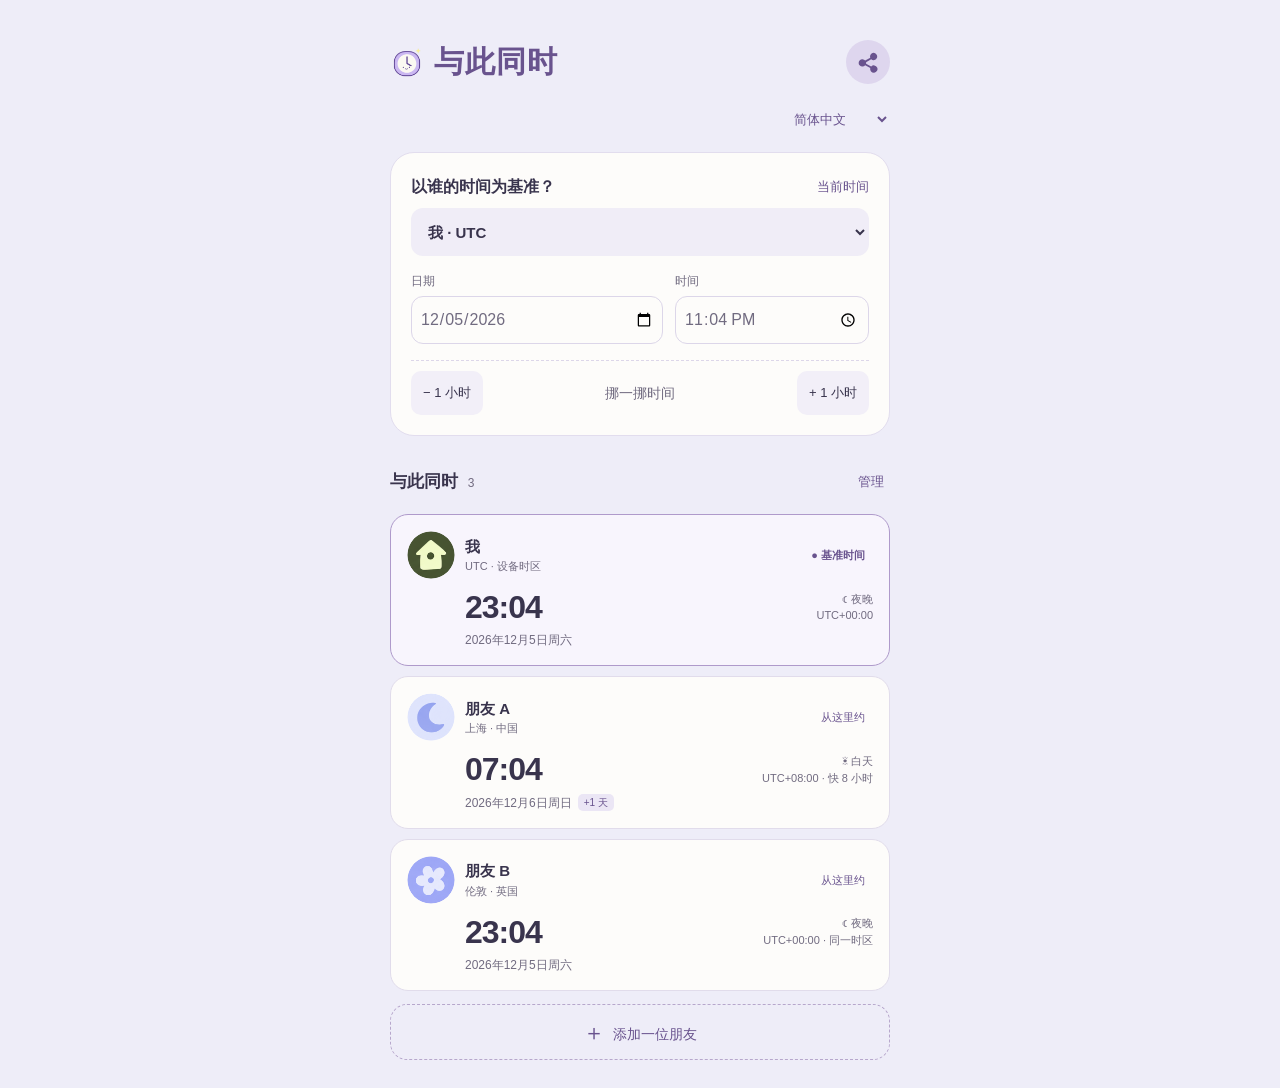
==== commit a5972c1a: "Show regions (not countries) in all languages; 中国台湾 / 中国香港 / 中国澳门 - Form labels: 城市 & 地区 / City & re" ====
--- a/index.html
+++ b/index.html
@@ -1,11 +1,11 @@
 <!doctype html>
-<html lang="zh-CN"><head><meta charset="utf-8"><meta name="viewport" content="width=device-width,initial-scale=1,viewport-fit=cover"><meta name="theme-color" content="#eeedf8"><meta name="description" content="与此同时 AtTheMoment：朋友之间的时区换算。"><title>与此同时 · AtTheMoment</title><link rel="icon" href="assets/logo.png" type="image/png"><link rel="stylesheet" href="style.css"><script defer src="time.js"></script><script defer src="i18n.js"></script><script defer src="app.js"></script></head>
+<html lang="zh-CN"><head><meta charset="utf-8"><meta name="viewport" content="width=device-width,initial-scale=1,viewport-fit=cover"><meta name="theme-color" content="#eeedf8"><meta name="description" content="与此同时 AtTheMoment：朋友之间的时区换算。"><title>与此同时 · AtTheMoment</title><link rel="icon" href="assets/logo.png" type="image/png"><link rel="stylesheet" href="style.css?v=2026111402"><script defer src="time.js?v=2026111402"></script><script defer src="i18n.js?v=2026111402"></script><script defer src="app.js?v=2026111402"></script></head>
 <body><main>
 <header><div class="brand"><img class="brand-logo" src="assets/logo.png" alt=""><span class="brand-name">与此同时</span></div><!--web-only--><button id="share" class="icon-button" aria-label="分享"><svg viewBox="0 0 24 24" width="22" height="22" aria-hidden="true"><path fill="currentColor" d="M18 2a4 4 0 1 1-2.52 7.1l-5.6 3.11a4 4 0 0 1 0 1.58l5.6 3.11a4 4 0 1 1-.98 1.75l-5.61-3.12a4 4 0 1 1 0-5.06l5.61-3.12A4 4 0 0 1 18 2Z"/></svg></button><!--/web-only--></header><div class="language-row"><select id="language" aria-label="Language"><option value="zh">简体中文</option><option value="zh-Hant">繁體中文</option><option value="en">English</option><option value="ja">日本語</option><option value="ko">한국어</option></select></div>
 <section class="planner" aria-label="选择约定时间"><div class="section-top"><label for="source">以谁的时间为基准？</label><button class="text-button" id="now">当前时间</button></div><select id="source" aria-label="基准朋友"></select><div class="date-time"><label>日期<input id="date" type="date" min="1900-01-01" max="2100-12-31" required></label><label>时间<input id="time" type="time" required></label></div><div id="time-error" class="error" role="alert" hidden></div><div id="fold-wrap" hidden><label for="fold">这一天有两个相同的时间，请选择</label><select id="fold"></select></div><div class="nudge"><button data-step="-60" aria-label="往前一小时">− 1 小时</button><span>挪一挪时间</span><button data-step="60" aria-label="往后一小时">+ 1 小时</button></div></section>
 <div class="friends-title"><h2>与此同时 <span id="count"></span></h2><button id="manage" class="text-button">管理</button></div><section id="friends" aria-label="各地对应时间"></section><button id="add" class="add-button"><span>＋</span> 添加一位朋友</button>
 </main>
-<dialog id="friend-dialog"><form id="friend-form"><div class="dialog-top"><h2 id="dialog-title">朋友住在哪里？</h2><button type="button" class="icon-button close" aria-label="关闭">×</button></div><fieldset class="avatar-picker"><legend class="sr-only">选择头像</legend><div id="avatars"></div></fieldset><label for="name">名字</label><input id="name" placeholder="例如：我、小鱼、游戏搭子" maxlength="80" required autocomplete="off"><label for="city">城市 & 国家</label><input id="city" placeholder="搜索城市，例如：上海 / London, UK" autocomplete="off"><p id="search-hint" class="hint" aria-live="polite">输入中英文城市名，或选一个常用城市。</p><div id="results" class="results" aria-label="城市搜索结果"></div><!--web-only--><a class="data-credit" href="https://open-meteo.com/en/docs/geocoding-api" target="_blank" rel="noopener">Open-Meteo / GeoNames · CC BY 4.0</a><!--/web-only--><p id="chosen" class="chosen" hidden></p><details class="manual"><summary>找不到城市？手动选择时区</summary><label for="manual-city">城市 / 国家名称</label><input id="manual-city" placeholder="填写地点"><label for="zone">IANA 时区</label><select id="zone"></select><button type="button" id="use-zone" class="text-button">使用这个地点</button></details><p id="form-error" class="error" role="alert" hidden></p><button type="submit" class="primary">添加朋友</button></form></dialog>
+<dialog id="friend-dialog"><form id="friend-form"><div class="dialog-top"><h2 id="dialog-title">朋友住在哪里？</h2><button type="button" class="icon-button close" aria-label="关闭">×</button></div><fieldset class="avatar-picker"><legend class="sr-only">选择头像</legend><div id="avatars"></div></fieldset><label for="name">名字</label><input id="name" placeholder="例如：我、小鱼、游戏搭子" maxlength="80" required autocomplete="off"><label for="city">城市 & 地区</label><input id="city" placeholder="搜索城市，例如：上海 / London, UK" autocomplete="off"><p id="search-hint" class="hint" aria-live="polite">输入中英文城市名，或选一个常用城市。</p><div id="results" class="results" aria-label="城市搜索结果"></div><!--web-only--><a class="data-credit" href="https://open-meteo.com/en/docs/geocoding-api" target="_blank" rel="noopener">Open-Meteo / GeoNames · CC BY 4.0</a><!--/web-only--><p id="chosen" class="chosen" hidden></p><details class="manual"><summary>找不到城市？手动选择时区</summary><label for="manual-city">城市 / 地区名称</label><input id="manual-city" placeholder="填写地点"><label for="zone">IANA 时区</label><select id="zone"></select><button type="button" id="use-zone" class="text-button">使用这个地点</button></details><p id="form-error" class="error" role="alert" hidden></p><button type="submit" class="primary">添加朋友</button></form></dialog>
 <!--web-only--><dialog id="share-dialog"><div class="dialog-top"><h2>把这一刻分享出去</h2><button class="icon-button close" aria-label="关闭">×</button></div><button id="share-tool" class="primary">复制工具链接</button><button id="share-plan" class="secondary">复制这次约定的链接</button><p class="hint">约定链接会包含朋友姓名、地点与时间。</p><textarea id="copy-fallback" aria-label="请长按复制链接" readonly hidden></textarea></dialog><!--/web-only-->
 <!--web-only--><dialog id="import-dialog"><h2>朋友分享了一个约定</h2><p id="import-info"></p><p class="hint">载入后会替换这台设备上原来的名单和时间。</p><button id="import-yes" class="primary">载入这次约定</button><button id="import-no" class="secondary">保留我的名单</button></dialog><!--/web-only-->
 <div id="toast" role="status" class="toast" hidden></div>
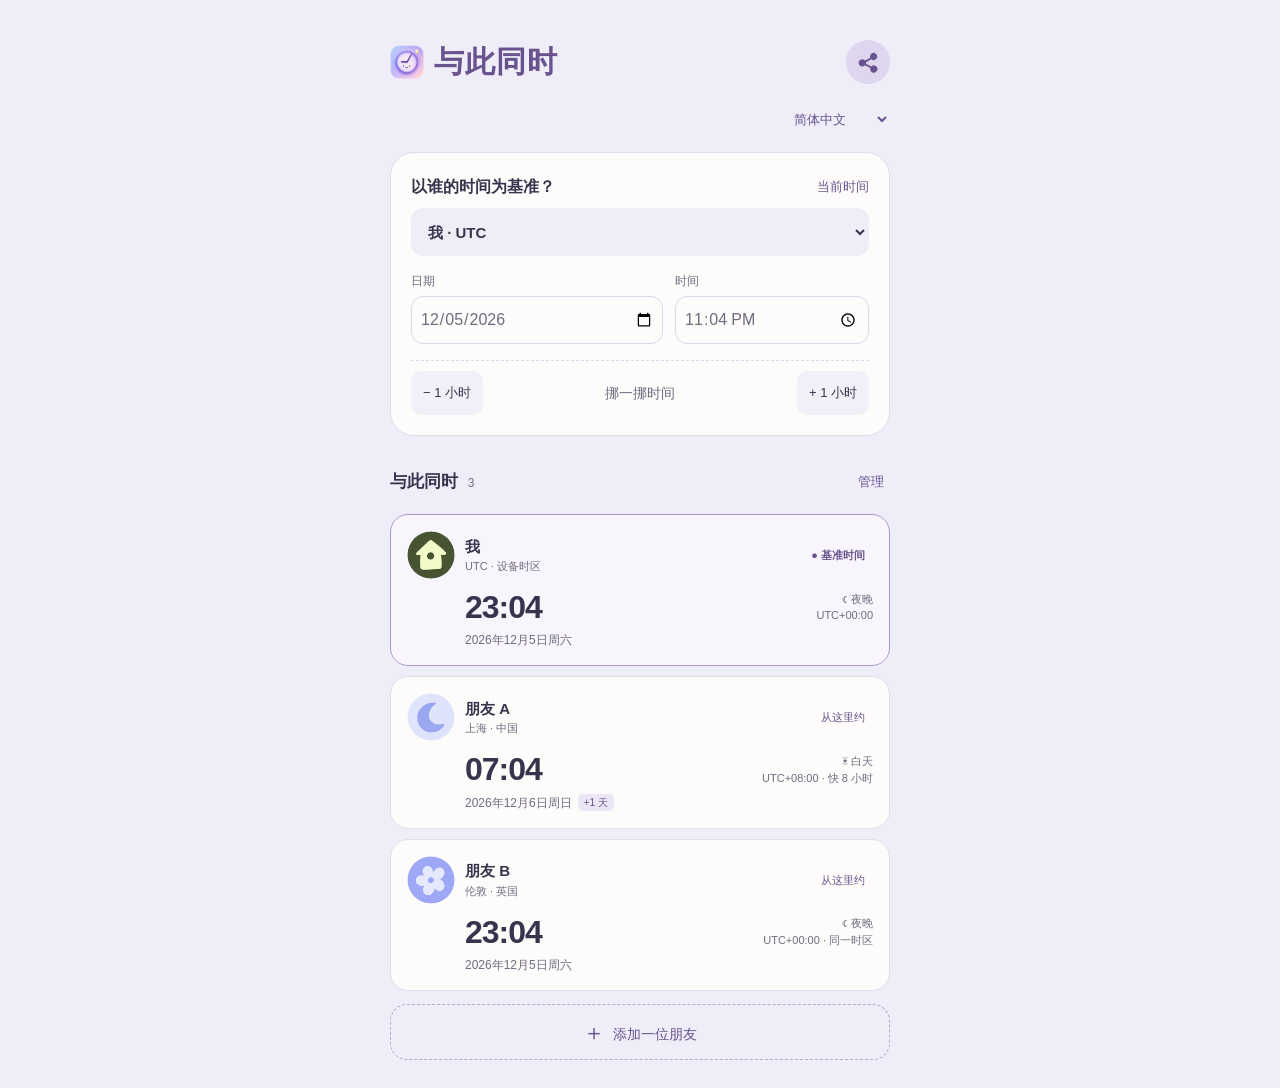
==== commit 3ebf26ea: "New app icon (smiling gradient clock) Co-Authored-By: Claude Opus 5.5 <noreply@anthropic.com> Claude" ====
--- a/index.html
+++ b/index.html
@@ -1,7 +1,7 @@
 <!doctype html>
-<html lang="zh-CN"><head><meta charset="utf-8"><meta name="viewport" content="width=device-width,initial-scale=1,viewport-fit=cover"><meta name="theme-color" content="#eeedf8"><meta name="description" content="与此同时 AtTheMoment：朋友之间的时区换算。"><title>与此同时 · AtTheMoment</title><link rel="icon" href="assets/logo.png" type="image/png"><link rel="stylesheet" href="style.css?v=2026111402"><script defer src="time.js?v=2026111402"></script><script defer src="i18n.js?v=2026111402"></script><script defer src="app.js?v=2026111402"></script></head>
+<html lang="zh-CN"><head><meta charset="utf-8"><meta name="viewport" content="width=device-width,initial-scale=1,viewport-fit=cover"><meta name="theme-color" content="#eeedf8"><meta name="description" content="与此同时 AtTheMoment：朋友之间的时区换算。"><title>与此同时 · AtTheMoment</title><link rel="icon" href="assets/logo.png?v=2026111405" type="image/png"><link rel="stylesheet" href="style.css?v=2026111405"><script defer src="time.js?v=2026111405"></script><script defer src="i18n.js?v=2026111405"></script><script defer src="app.js?v=2026111405"></script></head>
 <body><main>
-<header><div class="brand"><img class="brand-logo" src="assets/logo.png" alt=""><span class="brand-name">与此同时</span></div><!--web-only--><button id="share" class="icon-button" aria-label="分享"><svg viewBox="0 0 24 24" width="22" height="22" aria-hidden="true"><path fill="currentColor" d="M18 2a4 4 0 1 1-2.52 7.1l-5.6 3.11a4 4 0 0 1 0 1.58l5.6 3.11a4 4 0 1 1-.98 1.75l-5.61-3.12a4 4 0 1 1 0-5.06l5.61-3.12A4 4 0 0 1 18 2Z"/></svg></button><!--/web-only--></header><div class="language-row"><select id="language" aria-label="Language"><option value="zh">简体中文</option><option value="zh-Hant">繁體中文</option><option value="en">English</option><option value="ja">日本語</option><option value="ko">한국어</option></select></div>
+<header><div class="brand"><img class="brand-logo" src="assets/logo.png?v=2026111405" alt=""><span class="brand-name">与此同时</span></div><!--web-only--><button id="share" class="icon-button" aria-label="分享"><svg viewBox="0 0 24 24" width="22" height="22" aria-hidden="true"><path fill="currentColor" d="M18 2a4 4 0 1 1-2.52 7.1l-5.6 3.11a4 4 0 0 1 0 1.58l5.6 3.11a4 4 0 1 1-.98 1.75l-5.61-3.12a4 4 0 1 1 0-5.06l5.61-3.12A4 4 0 0 1 18 2Z"/></svg></button><!--/web-only--></header><div class="language-row"><select id="language" aria-label="Language"><option value="zh">简体中文</option><option value="zh-Hant">繁體中文</option><option value="en">English</option><option value="ja">日本語</option><option value="ko">한국어</option></select></div>
 <section class="planner" aria-label="选择约定时间"><div class="section-top"><label for="source">以谁的时间为基准？</label><button class="text-button" id="now">当前时间</button></div><select id="source" aria-label="基准朋友"></select><div class="date-time"><label>日期<input id="date" type="date" min="1900-01-01" max="2100-12-31" required></label><label>时间<input id="time" type="time" required></label></div><div id="time-error" class="error" role="alert" hidden></div><div id="fold-wrap" hidden><label for="fold">这一天有两个相同的时间，请选择</label><select id="fold"></select></div><div class="nudge"><button data-step="-60" aria-label="往前一小时">− 1 小时</button><span>挪一挪时间</span><button data-step="60" aria-label="往后一小时">+ 1 小时</button></div></section>
 <div class="friends-title"><h2>与此同时 <span id="count"></span></h2><button id="manage" class="text-button">管理</button></div><section id="friends" aria-label="各地对应时间"></section><button id="add" class="add-button"><span>＋</span> 添加一位朋友</button>
 </main>
